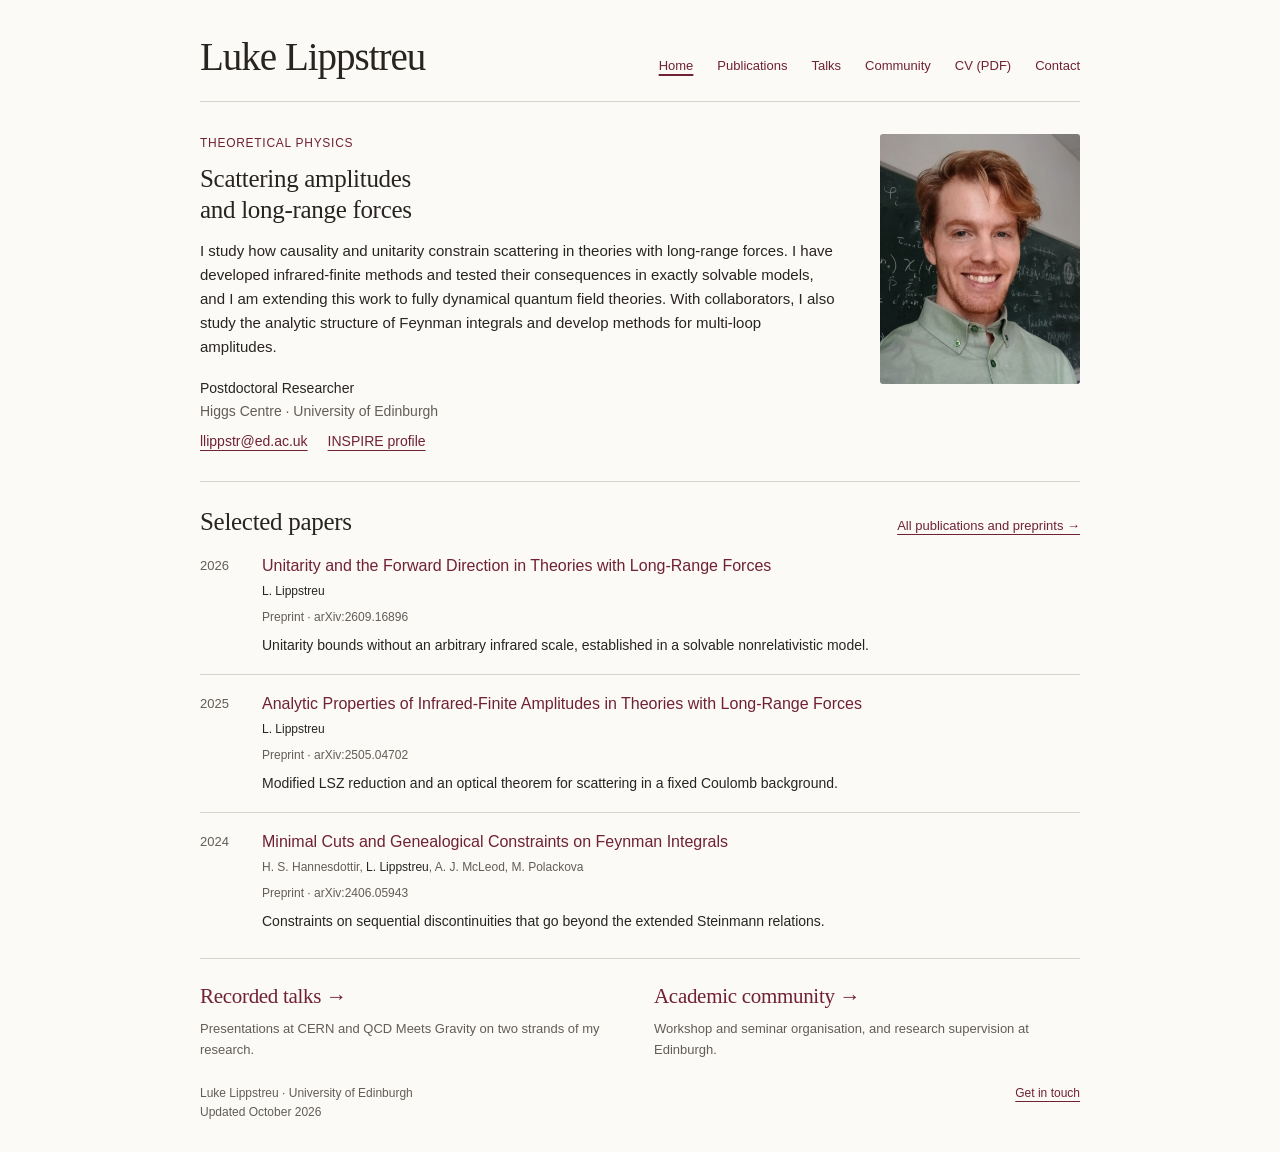
==== index.html @ a03fa185 "Feature selected research papers on the homepage" ====
<!doctype html>
<html lang="en">
<head>
  <meta charset="utf-8">
  <meta name="viewport" content="width=device-width, initial-scale=1">
  <meta name="color-scheme" content="light dark">
  <meta name="description" content="Luke Lippstreu, theoretical physicist at the Higgs Centre, University of Edinburgh. Research on scattering amplitudes, long-range forces and the analytic structure of Feynman integrals.">
  <meta name="author" content="Luke Lippstreu">
  <link rel="canonical" href="https://lukelippstreu.github.io/">
  <meta property="og:url" content="https://lukelippstreu.github.io/">
  <meta property="og:type" content="website">
  <meta property="og:title" content="Luke Lippstreu | Theoretical Physics">
  <meta property="og:description" content="Luke Lippstreu, theoretical physicist at the Higgs Centre, University of Edinburgh. Research on scattering amplitudes, long-range forces and the analytic structure of Feynman integrals.">
  <title>Luke Lippstreu | Theoretical Physics</title>
  <link rel="stylesheet" href="styles.css">
</head>
<body>
<a class="skip-link" href="#main">Skip to content</a>
<div id="luke-site" aria-label="Luke Lippstreu">
  <div class="luke-inner">
    <header class="luke-header">
      <a class="luke-brand" href="index.html">Luke Lippstreu</a>
      <nav aria-label="Main navigation">
        <a href="index.html" aria-current="page">Home</a>
        <a href="publications.html">Publications</a>
        <a href="talks.html">Talks</a>
        <a href="community.html">Community</a>
        <a href="luke-lippstreu-cv.pdf">CV (PDF)</a>
        <a href="mailto:llippstr@ed.ac.uk">Contact</a>
      </nav>
    </header>
    <main id="main">
      <section class="luke-introduction" id="luke-research" aria-labelledby="luke-research-title">
        <div>
          <p class="luke-kicker">Theoretical physics</p>
          <h1 id="luke-research-title" class="luke-research-heading">Scattering amplitudes<br>and long-range forces</h1>
          <p class="luke-intro-copy">I study how causality and unitarity constrain scattering in theories with long-range forces. I have developed infrared-finite methods and tested their consequences in exactly solvable models, and I am extending this work to fully dynamical quantum field theories. With collaborators, I also study the analytic structure of Feynman integrals and develop methods for multi-loop amplitudes.</p>
        <div class="luke-affiliation" aria-label="Affiliation and contact">
          <p><span class="luke-role">Postdoctoral Researcher</span><br><span class="luke-muted">Higgs Centre · University of Edinburgh</span></p>
          <div class="luke-contact">
            <a href="mailto:llippstr@ed.ac.uk">llippstr@ed.ac.uk</a>
            <a href="https://inspirehep.net/authors/1744394" target="_blank" rel="noopener noreferrer">INSPIRE profile</a>
          </div>
        </div>
        </div>
        <figure class="luke-portrait">
          <img src="luke-lippstreu.jpeg" alt="Luke Lippstreu smiling in front of a chalkboard" width="960" height="1280">
        </figure>
      </section>
      <section class="luke-selected-papers" id="luke-papers" aria-labelledby="luke-selected-title">
        <div class="luke-page-heading">
          <h2 id="luke-selected-title">Selected papers</h2>
          <a href="publications.html">All publications and preprints →</a>
        </div>
        <ul class="luke-papers">
          <li>
            <span class="luke-year">2026</span>
            <div>
              <h3><a href="https://arxiv.org/abs/2609.16896" target="_blank" rel="noopener noreferrer">Unitarity and the Forward Direction in Theories with Long-Range Forces</a></h3>
              <p class="luke-authors"><strong>L. Lippstreu</strong></p>
              <p class="luke-publication-meta">Preprint · arXiv:2609.16896</p>
              <p class="luke-paper-description">Unitarity bounds without an arbitrary infrared scale, established in a solvable nonrelativistic model.</p>
            </div>
          </li>
          <li>
            <span class="luke-year">2025</span>
            <div>
              <h3><a href="https://arxiv.org/abs/2505.04702" target="_blank" rel="noopener noreferrer">Analytic Properties of Infrared-Finite Amplitudes in Theories with Long-Range Forces</a></h3>
              <p class="luke-authors"><strong>L. Lippstreu</strong></p>
              <p class="luke-publication-meta">Preprint · arXiv:2505.04702</p>
              <p class="luke-paper-description">Modified LSZ reduction and an optical theorem for scattering in a fixed Coulomb background.</p>
            </div>
          </li>
          <li>
            <span class="luke-year">2024</span>
            <div>
              <h3><a href="https://arxiv.org/abs/2406.05943" target="_blank" rel="noopener noreferrer">Minimal Cuts and Genealogical Constraints on Feynman Integrals</a></h3>
              <p class="luke-authors">H. S. Hannesdottir, <strong>L. Lippstreu</strong>, A. J. McLeod, M. Polackova</p>
              <p class="luke-publication-meta">Preprint · arXiv:2406.05943</p>
              <p class="luke-paper-description">Constraints on sequential discontinuities that go beyond the extended Steinmann relations.</p>
            </div>
          </li>
        </ul>
      </section>
      <div class="luke-home-links" aria-label="Explore my work">
        <section id="luke-talks">
          <h2><a href="talks.html">Recorded talks →</a></h2>
          <p>Presentations at CERN and QCD Meets Gravity on two strands of my research.</p>
        </section>
        <section id="luke-community">
          <h2><a href="community.html">Academic community →</a></h2>
          <p>Workshop and seminar organisation, and research supervision at Edinburgh.</p>
        </section>
      </div>
    </main>
    <footer class="luke-footer-end">
      <span>Luke Lippstreu · University of Edinburgh<br>Updated October 2026</span>
      <a href="mailto:llippstr@ed.ac.uk">Get in touch</a>
    </footer>
  </div>
</div>
</body>
</html>
---- styles.css ----
html { color-scheme: light dark; }
body { margin: 0; background: #fbfaf7; background: light-dark(#fbfaf7, #1c1b1a); }
.skip-link { position: absolute; top: -100px; left: 12px; z-index: 10; padding: 10px 14px; background: light-dark(#fbfaf7, #1c1b1a); color: light-dark(#702133, #e5a4b4); }
.skip-link:focus { top: 12px; }
    #luke-site {
      --luke-paper: #fbfaf7;
      --luke-ink: #282521;
      --luke-secondary: #625d56;
      --luke-rule: #d9d4cd;
      --luke-accent: #702133;
      --luke-paper: light-dark(#fbfaf7, #1c1b1a);
      --luke-ink: light-dark(#282521, #efebe5);
      --luke-secondary: light-dark(#625d56, #bcb6ae);
      --luke-rule: light-dark(#d9d4cd, #48433e);
      --luke-accent: light-dark(#702133, #e5a4b4);
      --luke-heading: Georgia, 'Times New Roman', serif;
      color: var(--luke-ink);
      background: var(--luke-paper);
      font-family: -apple-system, BlinkMacSystemFont, 'Segoe UI', Arial, sans-serif;
      font-size: 15px;
      line-height: 1.6;
      padding: 34px 52px 30px;
      width: 100%;
      box-sizing: border-box;
    }
    #luke-site * { box-sizing: border-box; }
    #luke-site .luke-inner { max-width: 880px; margin: 0 auto; }
    #luke-site a {
      color: var(--luke-accent);
      text-decoration: underline;
      text-decoration-thickness: 1px;
      text-underline-offset: 4px;
    }
    #luke-site a:hover { text-decoration-thickness: 2px; }
    #luke-site .luke-header {
      display: flex;
      align-items: baseline;
      justify-content: space-between;
      flex-wrap: wrap;
      gap: 14px 28px;
      padding-bottom: 20px;
      border-bottom: 1px solid var(--luke-rule);
    }
    #luke-site .luke-brand {
      font-family: var(--luke-heading);
      font-size: 39px;
      font-weight: 400;
      line-height: 1.2;
      letter-spacing: -1px;
      color: var(--luke-ink);
      margin: 0;
      text-decoration: none;
    }
    #luke-site nav { display: flex; gap: 24px; flex-wrap: wrap; }
    #luke-site nav a { font-size: 13px; text-decoration: none; }
    #luke-site nav a:hover { text-decoration: underline; }
    #luke-site nav a[aria-current="page"] { text-decoration: underline; text-decoration-thickness: 2px; }
    #luke-site a:focus-visible,
    #luke-site summary:focus-visible { outline: 2px solid var(--luke-accent); outline-offset: 5px; }
    #luke-site .luke-page { padding-top: 32px; min-height: 60vh; }
    #luke-site .luke-page-heading { display: flex; align-items: baseline; justify-content: space-between; flex-wrap: wrap; gap: 12px 24px; }
    #luke-site .luke-page-heading > a { font-size: 13px; }
    #luke-site .luke-page h1 { font: 400 30px/1.25 var(--luke-heading); letter-spacing: -.3px; margin: 0; }
    #luke-site .luke-page-intro { color: var(--luke-secondary); font-size: 14px; margin: 12px 0 8px; }
    #luke-site .luke-introduction {
      display: grid;
      grid-template-columns: minmax(0, 1fr) 200px;
      gap: 44px;
      padding: 32px 0 28px;
    }
    #luke-site .luke-kicker {
      color: var(--luke-accent);
      font-size: 12px;
      letter-spacing: .06em;
      text-transform: uppercase;
      margin: 0 0 10px;
      font-weight: 500;
    }
    #luke-site h2,
    #luke-site .luke-research-heading {
      font-family: var(--luke-heading);
      color: var(--luke-ink);
      font-size: 25px;
      line-height: 1.25;
      font-weight: 400;
      letter-spacing: -.3px;
      margin: 0;
    }
    #luke-site .luke-intro-copy { margin: 14px 0 0; }
    #luke-site .luke-affiliation { margin-top: 18px; font-size: 14px; }
    #luke-site .luke-affiliation p { margin: 0 0 8px; }
    #luke-site .luke-role { font-weight: 500; }
    #luke-site .luke-muted { color: var(--luke-secondary); }
    #luke-site .luke-contact { display: flex; flex-wrap: wrap; align-items: baseline; gap: 6px 20px; }
    #luke-site .luke-portrait { position: relative; width: 200px; max-width: 100%; aspect-ratio: 4 / 5; overflow: hidden; border-radius: 3px; margin: 0; }
    #luke-site .luke-portrait img { position: absolute; display: block; width: 126.3158%; max-width: none; height: auto; left: -5.2632%; top: -15.7895%; }
    #luke-site .luke-selected-papers { border-top: 1px solid var(--luke-rule); padding: 24px 0 8px; }
    #luke-site .luke-home-links { display: grid; grid-template-columns: repeat(2, minmax(0, 1fr)); gap: 28px; border-top: 1px solid var(--luke-rule); padding-top: 24px; }
    #luke-site .luke-home-links h2 { font-size: 21px; }
    #luke-site .luke-home-links h2 a { text-decoration: none; }
    #luke-site .luke-home-links h2 a:hover { text-decoration: underline; }
    #luke-site .luke-home-links p { font-size: 13px; color: var(--luke-secondary); margin: 10px 0 0; }
    #luke-site .luke-papers { list-style: none; padding: 0; margin: 0; }
    #luke-site .luke-papers li {
      display: grid;
      grid-template-columns: 46px minmax(0, 1fr);
      gap: 16px;
      padding: 17px 0;
    }
    #luke-site .luke-papers li + li { border-top: 1px solid var(--luke-rule); }
    #luke-site .luke-year { color: var(--luke-secondary); font-size: 13px; padding-top: 2px; }
    #luke-site .luke-papers h2,
    #luke-site .luke-papers h3,
    #luke-site .luke-talks h2 {
      font-family: inherit;
      font-size: 16px;
      line-height: 1.45;
      font-weight: 500;
      margin: 0 0 5px;
    }
    #luke-site .luke-papers h2 a,
    #luke-site .luke-papers h3 a { text-decoration: none; }
    #luke-site .luke-papers h2 a:hover,
    #luke-site .luke-papers h3 a:hover { text-decoration: underline; }
    #luke-site .luke-authors { color: var(--luke-secondary); font-size: 12px; margin: 0 0 7px; }
    #luke-site .luke-authors strong { color: var(--luke-ink); font-weight: 500; }
    #luke-site .luke-publication-meta { color: var(--luke-secondary); font-size: 12px; margin: 0; }
    #luke-site .luke-publication-meta + .luke-paper-description { margin-top: 7px; }
    #luke-site .luke-paper-description { font-size: 14px; margin: 0; }
    #luke-site .luke-more-papers { border-top: 1px solid var(--luke-rule); }
    #luke-site .luke-more-papers summary { display: inline-flex; align-items: center; min-height: 44px; margin: 16px 0; padding: 4px 15px; border: 1px solid var(--luke-rule); border-radius: 4px; color: var(--luke-accent); font-size: 14px; cursor: pointer; list-style: none; }
    #luke-site .luke-more-papers summary::-webkit-details-marker { display: none; }
    #luke-site .luke-more-papers summary:hover { border-color: var(--luke-accent); }
    #luke-site .luke-ellipsis { font-size: 21px; padding-right: 6px; }
    #luke-site .luke-when-open { display: none; }
    #luke-site .luke-more-papers[open] .luke-when-closed { display: none; }
    #luke-site .luke-more-papers[open] .luke-when-open { display: inline; }
    #luke-site .luke-talks { list-style: none; margin: 0; padding: 0; }
    #luke-site .luke-talks > li { padding: 20px 0; }
    #luke-site .luke-talks > li + li { border-top: 1px solid var(--luke-rule); }
    #luke-site .luke-talk-meta { color: var(--luke-secondary); font-size: 13px; margin: 6px 0 10px; }
    #luke-site .luke-video-link { display: inline-flex; align-items: center; gap: 8px; font-size: 13px; font-weight: 500; }
    #luke-site .luke-video-link svg { width: 13px; height: 13px; fill: currentColor; }
    #luke-site .luke-alternative { font-size: 13px; margin: 10px 0 0; color: var(--luke-secondary); }
    #luke-site .luke-community-grid { display: grid; grid-template-columns: minmax(0, 1.3fr) minmax(0, 1fr); gap: 36px; padding-top: 18px; }
    #luke-site .luke-community-grid h2 { font-family: var(--luke-heading); font-size: 19px; }
    #luke-site .luke-service { list-style: none; padding: 0; margin: 12px 0 0; font-size: 14px; }
    #luke-site .luke-service li + li { margin-top: 14px; }
    #luke-site .luke-service-meta { display: block; color: var(--luke-secondary); font-size: 12px; margin-top: 3px; }
    #luke-site .luke-supervision { font-size: 14px; margin: 12px 0 0; }
    #luke-site .luke-footer-end {
      display: flex;
      justify-content: space-between;
      gap: 16px;
      flex-wrap: wrap;
      margin-top: 23px;
      color: var(--luke-secondary);
      font-size: 12px;
    }
    @media (max-width: 700px) {
      #luke-site { padding: 25px 28px; }
      #luke-site .luke-introduction { grid-template-columns: 1fr; gap: 23px; padding-top: 26px; }
      #luke-site .luke-portrait { width: 144px; grid-row: 1; }
      #luke-site .luke-community-grid { grid-template-columns: 1fr; gap: 26px; }
      #luke-site .luke-home-links { grid-template-columns: 1fr; gap: 24px; }
    }
    @media (max-width: 420px) {
      #luke-site { padding: 23px 20px; }
      #luke-site .luke-brand { font-size: 34px; }
      #luke-site h2,
      #luke-site .luke-research-heading { font-size: 23px; }
      #luke-site .luke-page h1 { font-size: 27px; }
      #luke-site nav { gap: 24px; }
      #luke-site .luke-papers li { grid-template-columns: 1fr; gap: 4px; }
      #luke-site .luke-contact { gap: 9px; }
    }
    @media (pointer: coarse) {
      #luke-site nav a,
      #luke-site .luke-contact a,
      #luke-site .luke-page-heading > a {
        display: inline-flex;
        align-items: center;
        min-height: 44px;
      }
      #luke-site .luke-video-link { min-height: 44px; }
    }
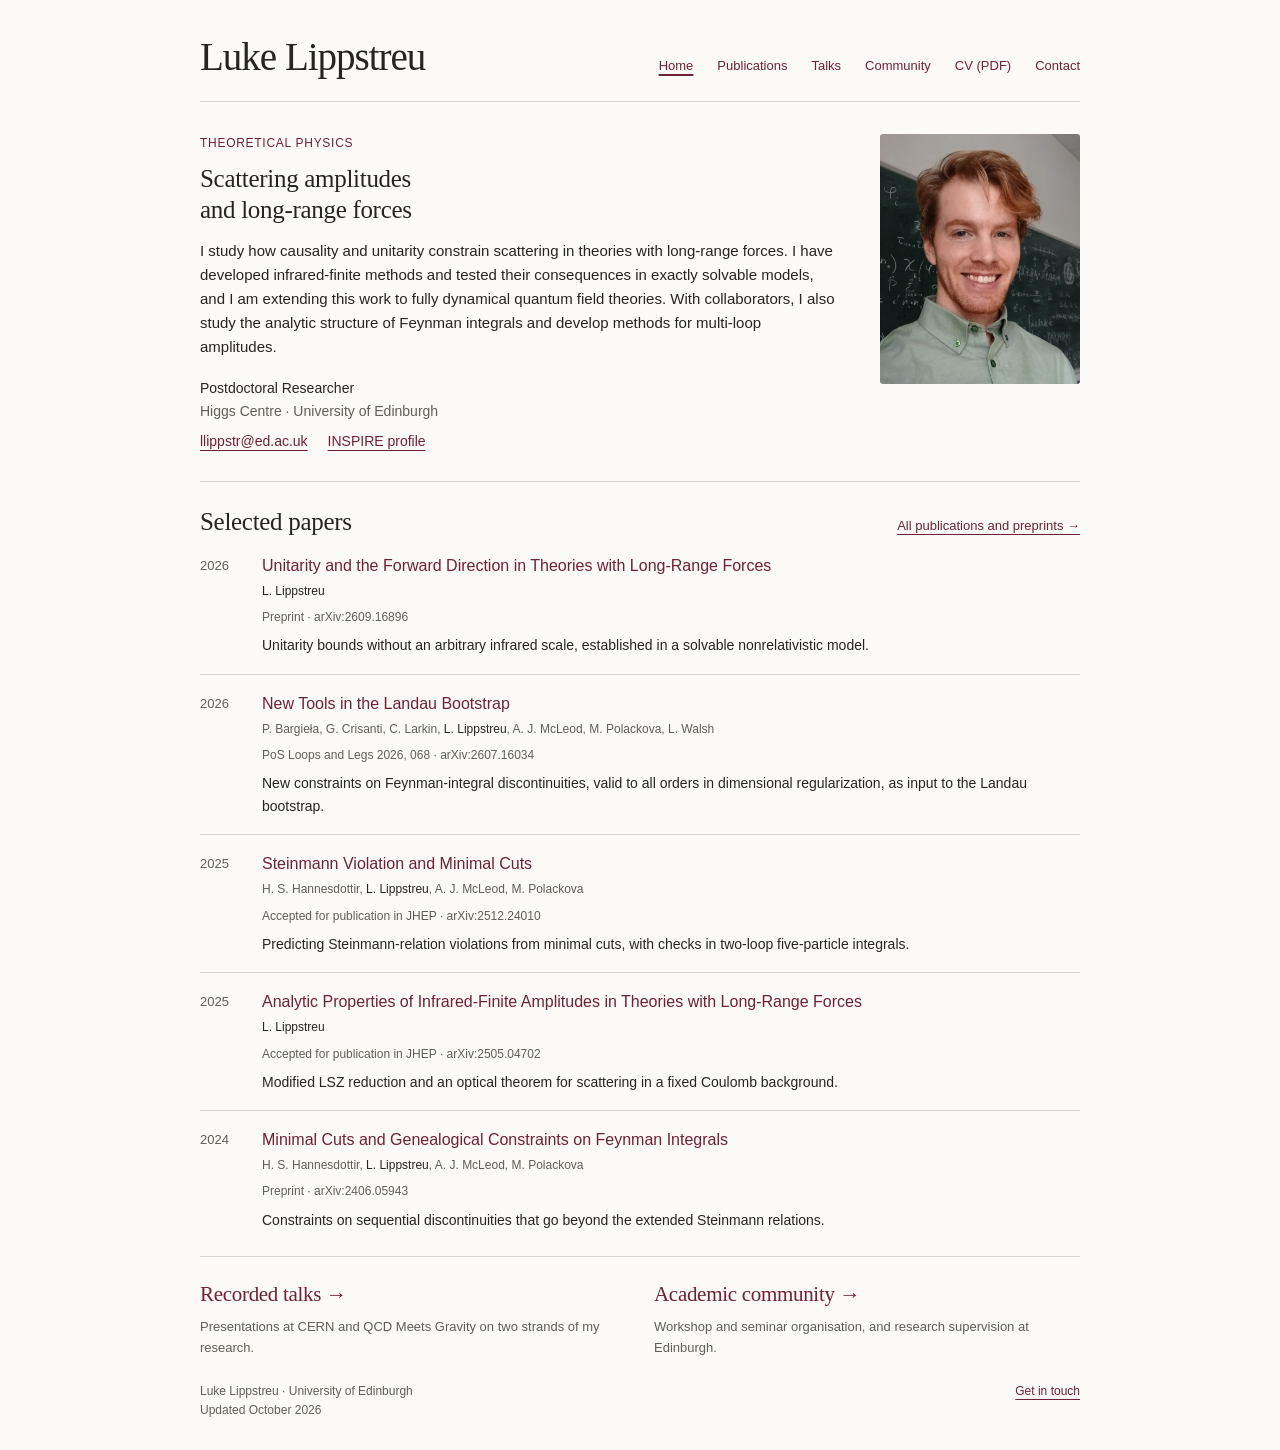
==== commit ca233f7d: "Feature Steinmann and Landau papers and refresh CV" ====
--- a/index.html
+++ b/index.html
@@ -63,11 +63,29 @@
             </div>
           </li>
           <li>
+            <span class="luke-year">2026</span>
+            <div>
+              <h3><a href="https://arxiv.org/abs/2607.16034" target="_blank" rel="noopener noreferrer">New Tools in the Landau Bootstrap</a></h3>
+              <p class="luke-authors">P. Bargieła, G. Crisanti, C. Larkin, <strong>L. Lippstreu</strong>, A. J. McLeod, M. Polackova, L. Walsh</p>
+              <p class="luke-publication-meta">PoS Loops and Legs 2026, 068 · arXiv:2607.16034</p>
+              <p class="luke-paper-description">New constraints on Feynman-integral discontinuities, valid to all orders in dimensional regularization, as input to the Landau bootstrap.</p>
+            </div>
+          </li>
+          <li>
+            <span class="luke-year">2025</span>
+            <div>
+              <h3><a href="https://arxiv.org/abs/2512.24010" target="_blank" rel="noopener noreferrer">Steinmann Violation and Minimal Cuts</a></h3>
+              <p class="luke-authors">H. S. Hannesdottir, <strong>L. Lippstreu</strong>, A. J. McLeod, M. Polackova</p>
+              <p class="luke-publication-meta">Accepted for publication in JHEP · arXiv:2512.24010</p>
+              <p class="luke-paper-description">Predicting Steinmann-relation violations from minimal cuts, with checks in two-loop five-particle integrals.</p>
+            </div>
+          </li>
+          <li>
             <span class="luke-year">2025</span>
             <div>
               <h3><a href="https://arxiv.org/abs/2505.04702" target="_blank" rel="noopener noreferrer">Analytic Properties of Infrared-Finite Amplitudes in Theories with Long-Range Forces</a></h3>
               <p class="luke-authors"><strong>L. Lippstreu</strong></p>
-              <p class="luke-publication-meta">Preprint · arXiv:2505.04702</p>
+              <p class="luke-publication-meta">Accepted for publication in JHEP · arXiv:2505.04702</p>
               <p class="luke-paper-description">Modified LSZ reduction and an optical theorem for scattering in a fixed Coulomb background.</p>
             </div>
           </li>
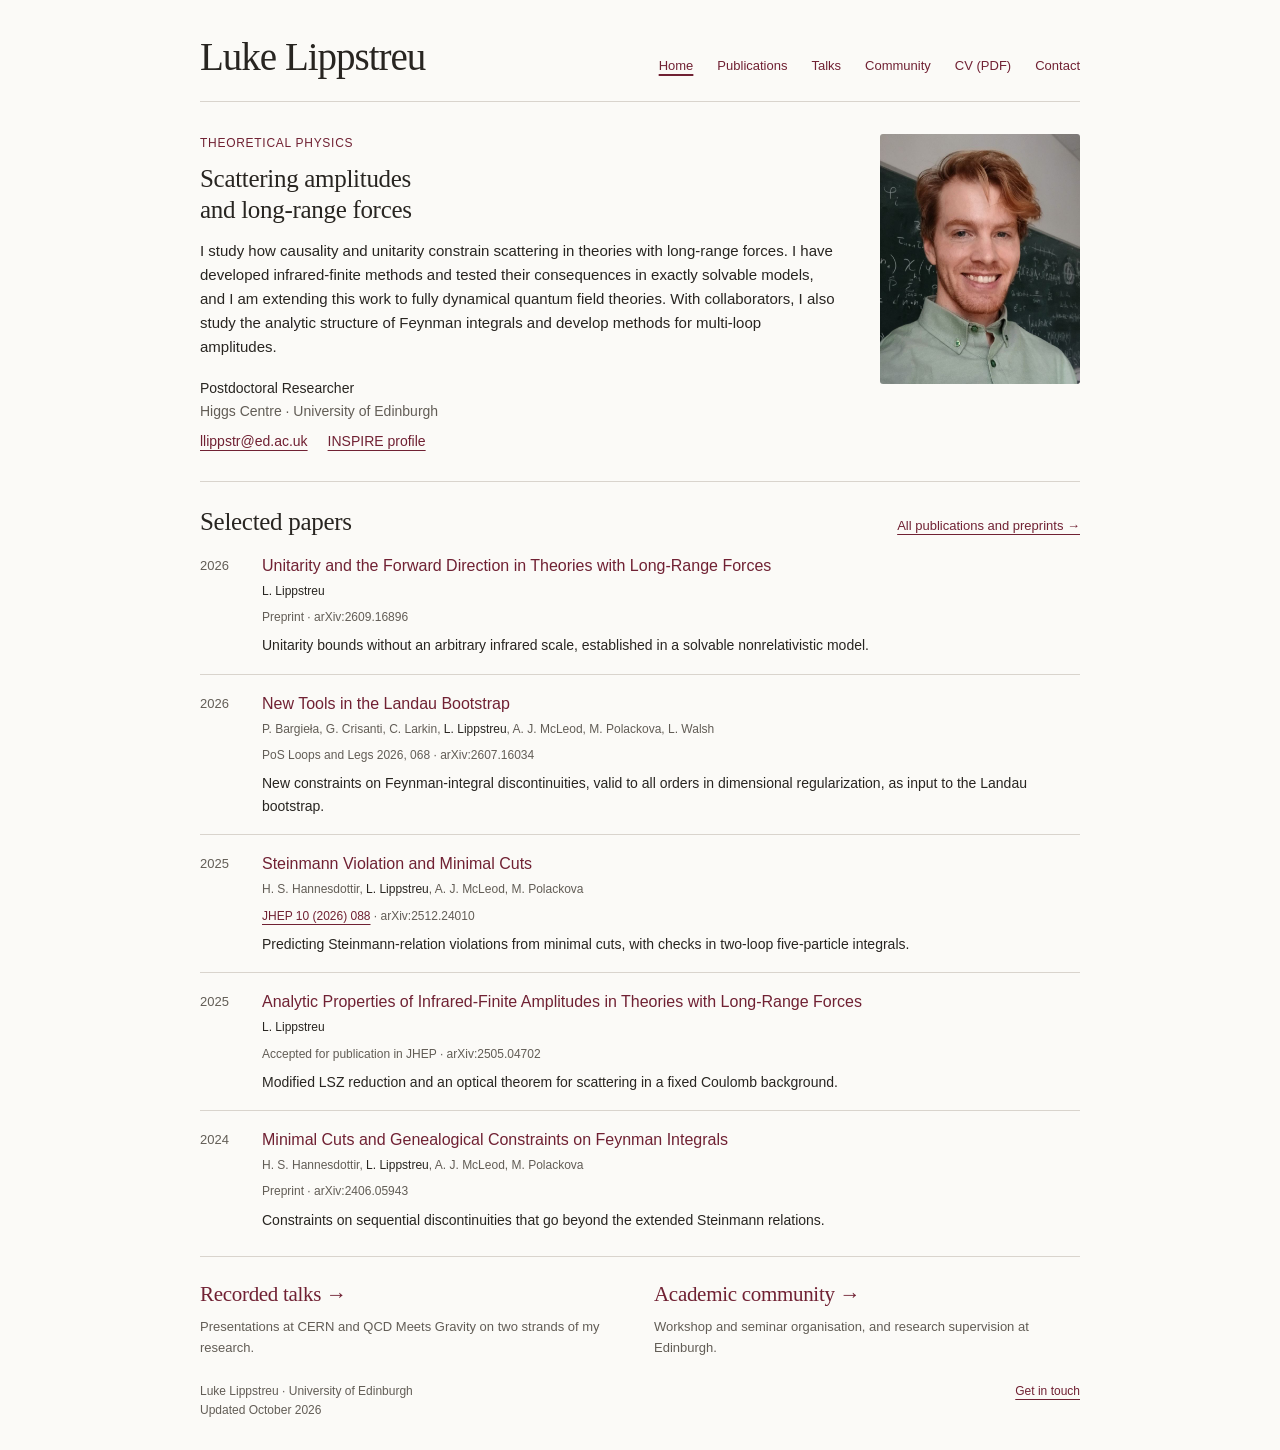
==== commit 1a9757cd: "Update Steinmann paper to published JHEP citation" ====
--- a/index.html
+++ b/index.html
@@ -76,7 +76,7 @@
             <div>
               <h3><a href="https://arxiv.org/abs/2512.24010" target="_blank" rel="noopener noreferrer">Steinmann Violation and Minimal Cuts</a></h3>
               <p class="luke-authors">H. S. Hannesdottir, <strong>L. Lippstreu</strong>, A. J. McLeod, M. Polackova</p>
-              <p class="luke-publication-meta">Accepted for publication in JHEP · arXiv:2512.24010</p>
+              <p class="luke-publication-meta"><a href="https://doi.org/10.1007/JHEP10(2026)088" target="_blank" rel="noopener noreferrer">JHEP 10 (2026) 088</a> · arXiv:2512.24010</p>
               <p class="luke-paper-description">Predicting Steinmann-relation violations from minimal cuts, with checks in two-loop five-particle integrals.</p>
             </div>
           </li>
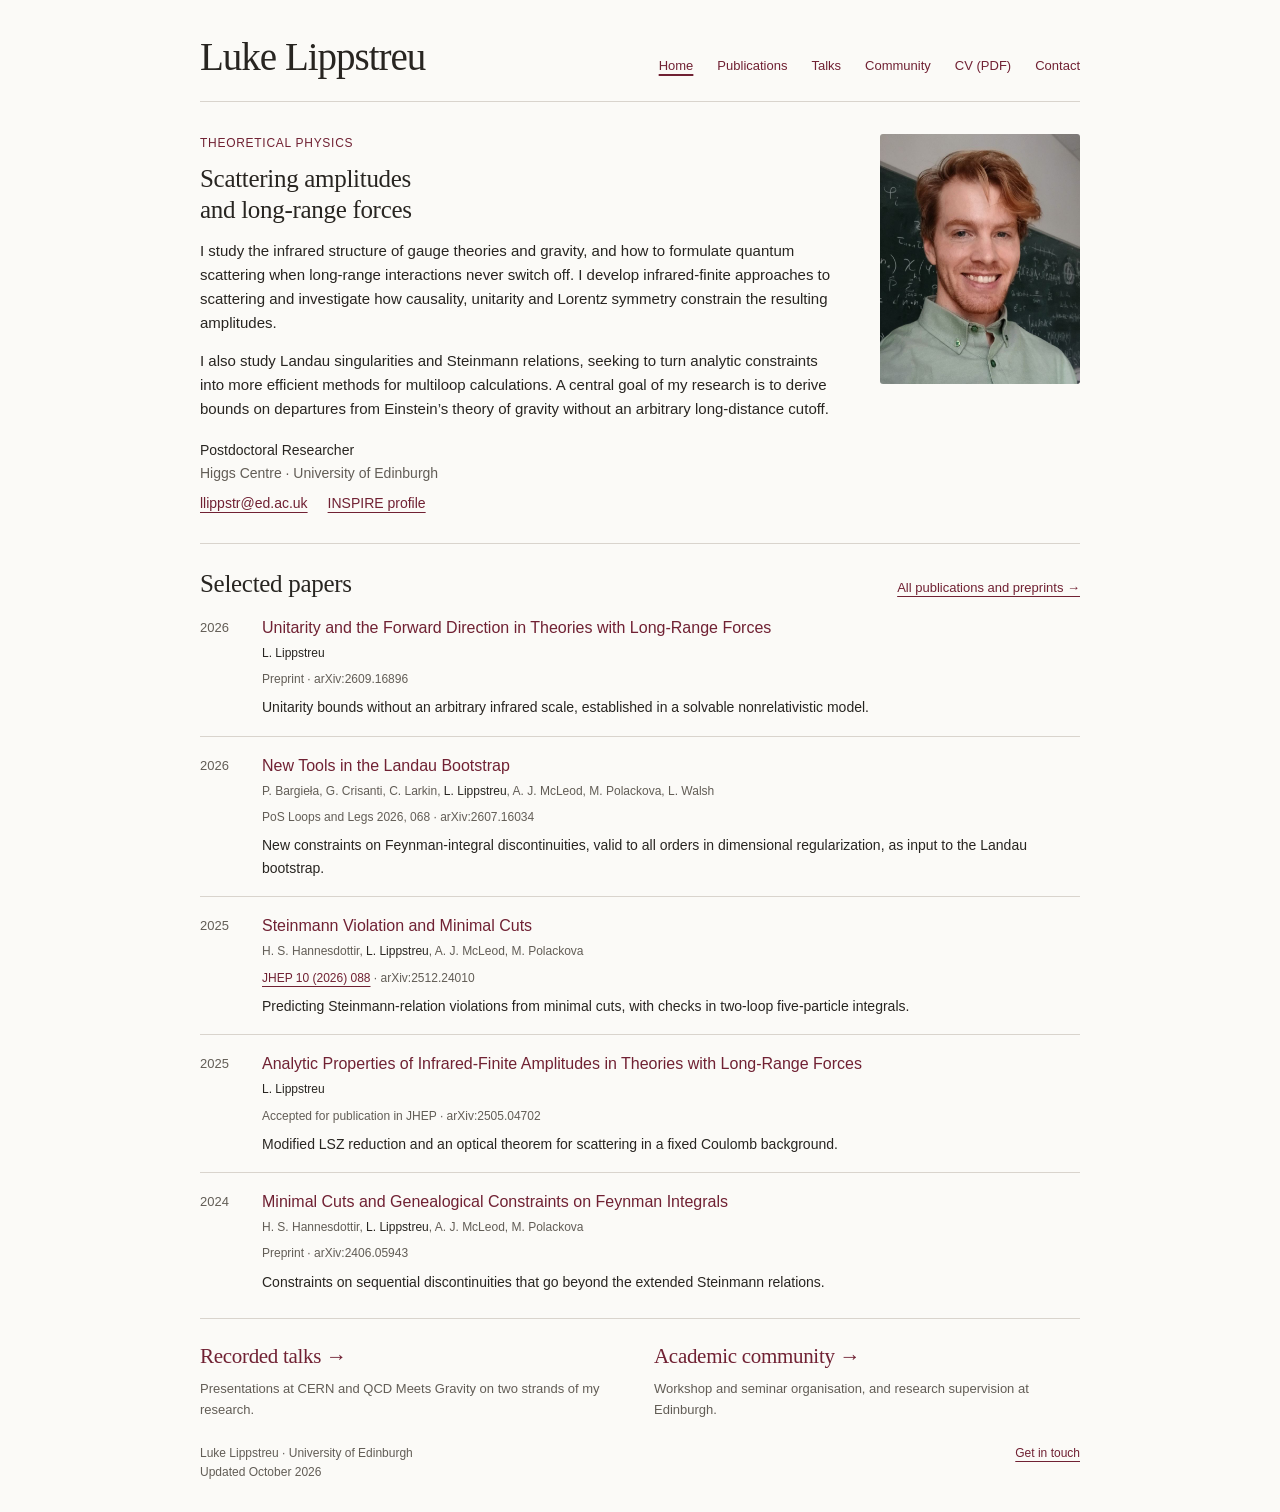
==== commit 0ba5ee9d: "Update homepage research interests" ====
--- a/index.html
+++ b/index.html
@@ -34,7 +34,8 @@
         <div>
           <p class="luke-kicker">Theoretical physics</p>
           <h1 id="luke-research-title" class="luke-research-heading">Scattering amplitudes<br>and long-range forces</h1>
-          <p class="luke-intro-copy">I study how causality and unitarity constrain scattering in theories with long-range forces. I have developed infrared-finite methods and tested their consequences in exactly solvable models, and I am extending this work to fully dynamical quantum field theories. With collaborators, I also study the analytic structure of Feynman integrals and develop methods for multi-loop amplitudes.</p>
+          <p class="luke-intro-copy">I study the infrared structure of gauge theories and gravity, and how to formulate quantum scattering when long-range interactions never switch off. I develop infrared-finite approaches to scattering and investigate how causality, unitarity and Lorentz symmetry constrain the resulting amplitudes.</p>
+          <p class="luke-intro-copy">I also study Landau singularities and Steinmann relations, seeking to turn analytic constraints into more efficient methods for multiloop calculations. A central goal of my research is to derive bounds on departures from Einstein’s theory of gravity without an arbitrary long-distance cutoff.</p>
         <div class="luke-affiliation" aria-label="Affiliation and contact">
           <p><span class="luke-role">Postdoctoral Researcher</span><br><span class="luke-muted">Higgs Centre · University of Edinburgh</span></p>
           <div class="luke-contact">
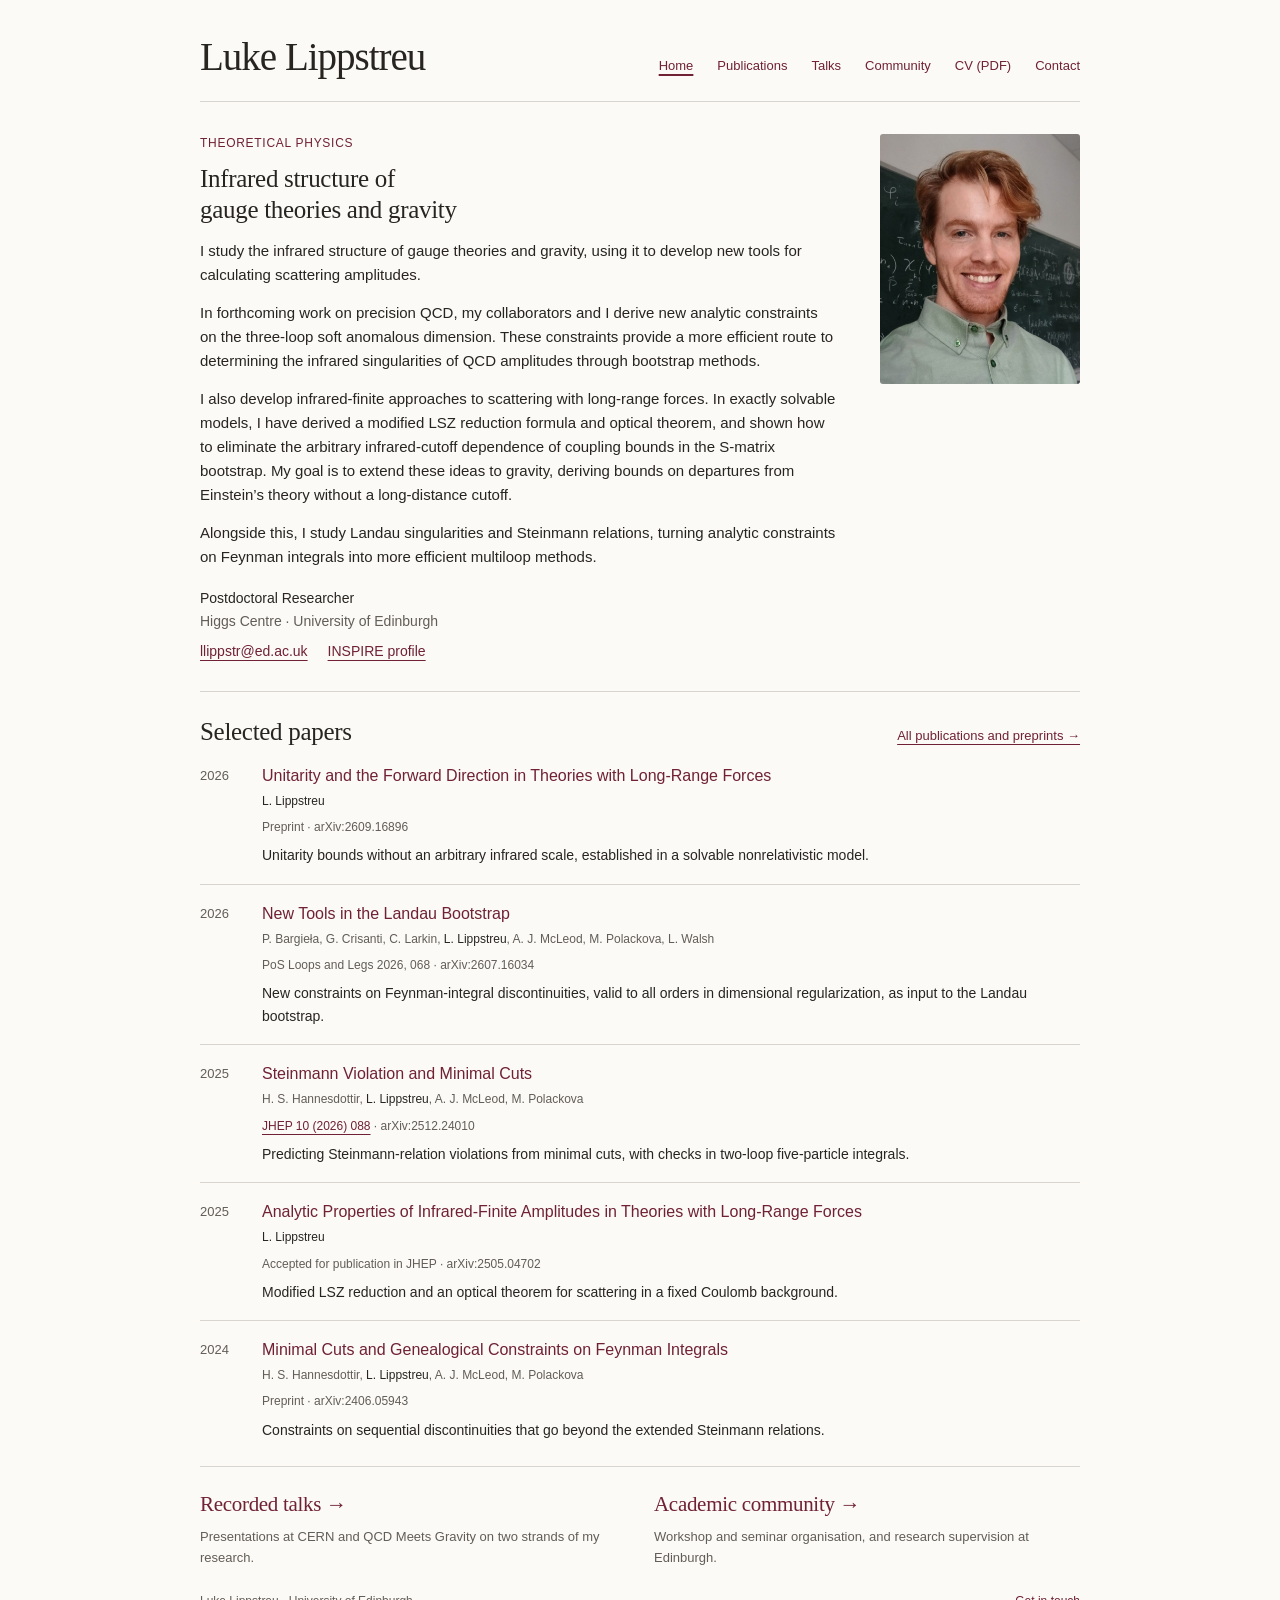
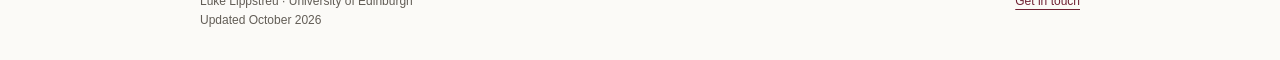
==== commit f4cc19f4: "Update homepage heading and research summary" ====
--- a/index.html
+++ b/index.html
@@ -33,9 +33,11 @@
       <section class="luke-introduction" id="luke-research" aria-labelledby="luke-research-title">
         <div>
           <p class="luke-kicker">Theoretical physics</p>
-          <h1 id="luke-research-title" class="luke-research-heading">Scattering amplitudes<br>and long-range forces</h1>
-          <p class="luke-intro-copy">I study the infrared structure of gauge theories and gravity, and how to formulate quantum scattering when long-range interactions never switch off. I develop infrared-finite approaches to scattering and investigate how causality, unitarity and Lorentz symmetry constrain the resulting amplitudes.</p>
-          <p class="luke-intro-copy">I also study Landau singularities and Steinmann relations, seeking to turn analytic constraints into more efficient methods for multiloop calculations. A central goal of my research is to derive bounds on departures from Einstein’s theory of gravity without an arbitrary long-distance cutoff.</p>
+          <h1 id="luke-research-title" class="luke-research-heading">Infrared structure of<br>gauge theories and gravity</h1>
+          <p class="luke-intro-copy">I study the infrared structure of gauge theories and gravity, using it to develop new tools for calculating scattering amplitudes.</p>
+          <p class="luke-intro-copy">In forthcoming work on precision QCD, my collaborators and I derive new analytic constraints on the three-loop soft anomalous dimension. These constraints provide a more efficient route to determining the infrared singularities of QCD amplitudes through bootstrap methods.</p>
+          <p class="luke-intro-copy">I also develop infrared-finite approaches to scattering with long-range forces. In exactly solvable models, I have derived a modified LSZ reduction formula and optical theorem, and shown how to eliminate the arbitrary infrared-cutoff dependence of coupling bounds in the S-matrix bootstrap. My goal is to extend these ideas to gravity, deriving bounds on departures from Einstein’s theory without a long-distance cutoff.</p>
+          <p class="luke-intro-copy">Alongside this, I study Landau singularities and Steinmann relations, turning analytic constraints on Feynman integrals into more efficient multiloop methods.</p>
         <div class="luke-affiliation" aria-label="Affiliation and contact">
           <p><span class="luke-role">Postdoctoral Researcher</span><br><span class="luke-muted">Higgs Centre · University of Edinburgh</span></p>
           <div class="luke-contact">
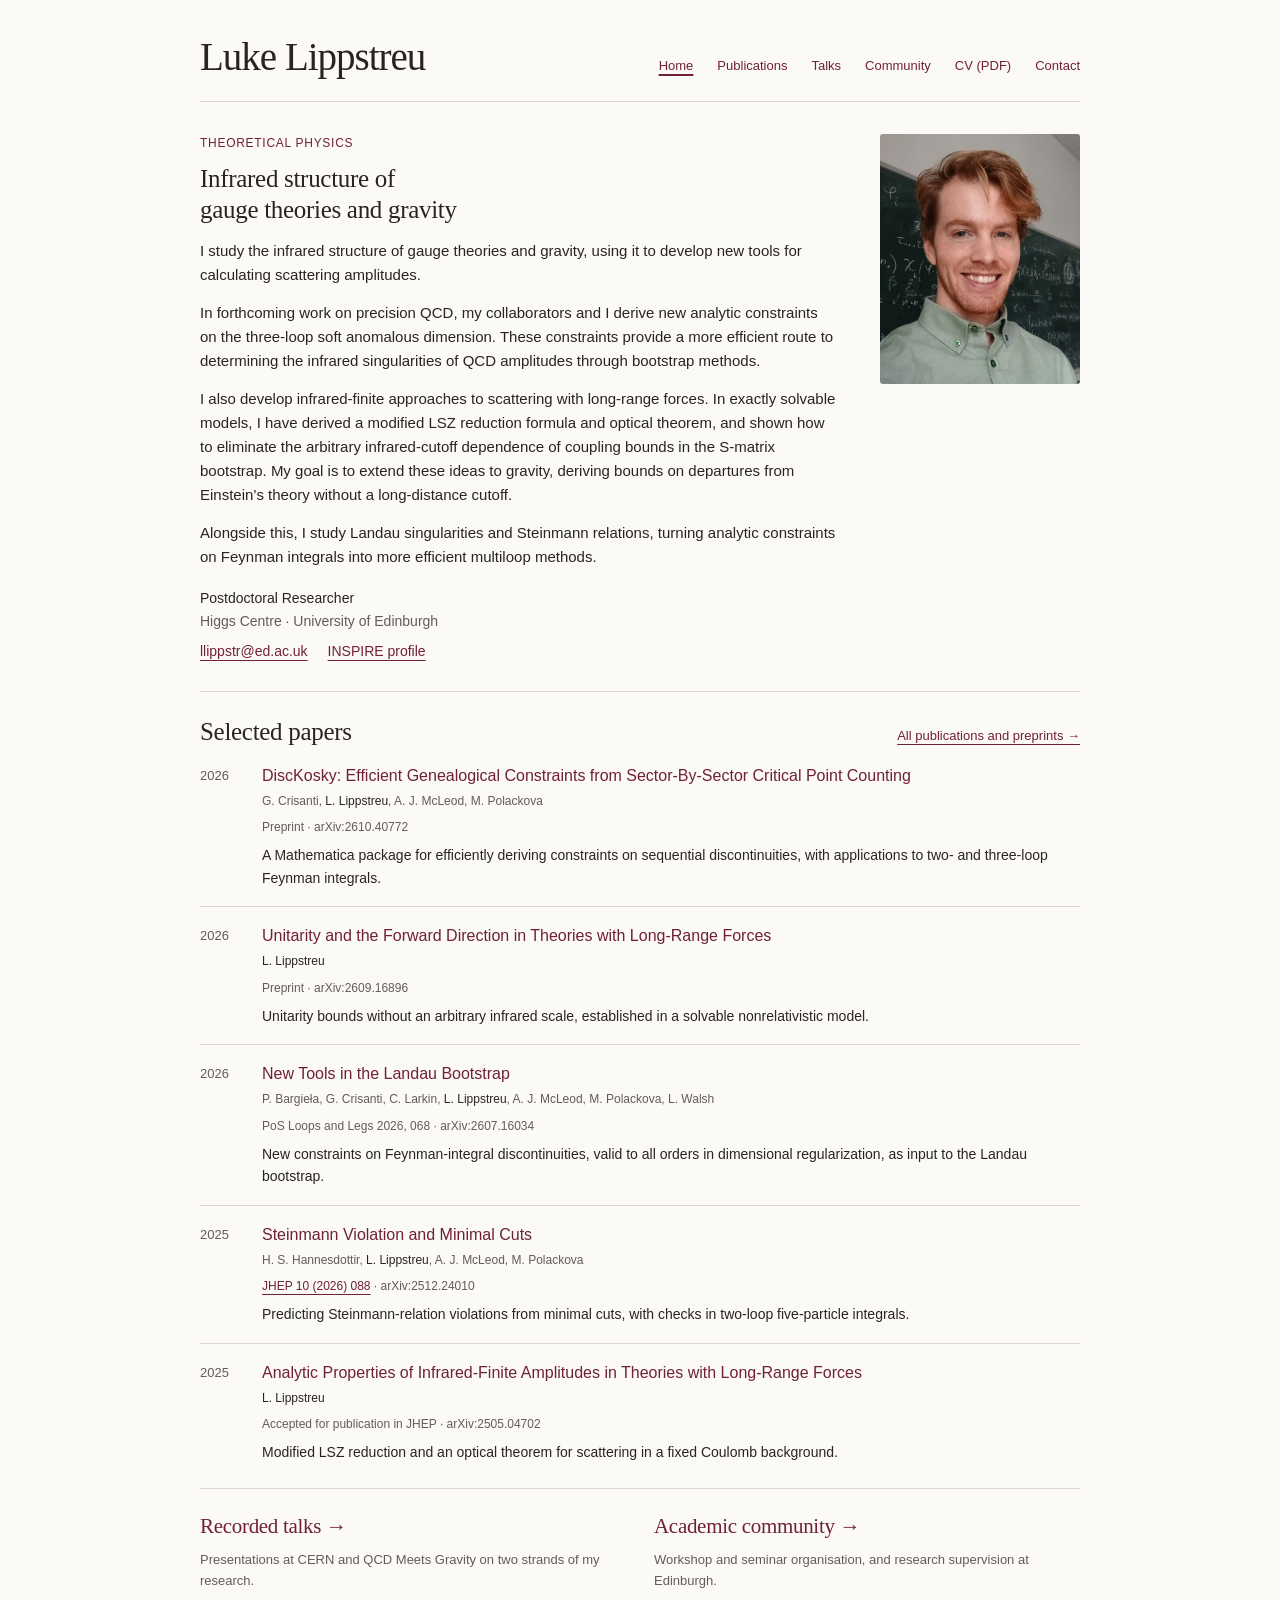
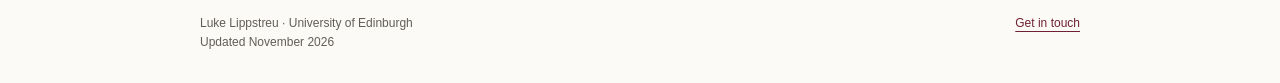
==== commit 8a01231f: "Add DiscKosky preprint" ====
--- a/index.html
+++ b/index.html
@@ -59,6 +59,15 @@
           <li>
             <span class="luke-year">2026</span>
             <div>
+              <h3><a href="https://arxiv.org/abs/2610.40772" target="_blank" rel="noopener noreferrer">DiscKosky: Efficient Genealogical Constraints from Sector-By-Sector Critical Point Counting</a></h3>
+              <p class="luke-authors">G. Crisanti, <strong>L. Lippstreu</strong>, A. J. McLeod, M. Polackova</p>
+              <p class="luke-publication-meta">Preprint · arXiv:2610.40772</p>
+              <p class="luke-paper-description">A Mathematica package for efficiently deriving constraints on sequential discontinuities, with applications to two- and three-loop Feynman integrals.</p>
+            </div>
+          </li>
+          <li>
+            <span class="luke-year">2026</span>
+            <div>
               <h3><a href="https://arxiv.org/abs/2609.16896" target="_blank" rel="noopener noreferrer">Unitarity and the Forward Direction in Theories with Long-Range Forces</a></h3>
               <p class="luke-authors"><strong>L. Lippstreu</strong></p>
               <p class="luke-publication-meta">Preprint · arXiv:2609.16896</p>
@@ -92,15 +101,6 @@
               <p class="luke-paper-description">Modified LSZ reduction and an optical theorem for scattering in a fixed Coulomb background.</p>
             </div>
           </li>
-          <li>
-            <span class="luke-year">2024</span>
-            <div>
-              <h3><a href="https://arxiv.org/abs/2406.05943" target="_blank" rel="noopener noreferrer">Minimal Cuts and Genealogical Constraints on Feynman Integrals</a></h3>
-              <p class="luke-authors">H. S. Hannesdottir, <strong>L. Lippstreu</strong>, A. J. McLeod, M. Polackova</p>
-              <p class="luke-publication-meta">Preprint · arXiv:2406.05943</p>
-              <p class="luke-paper-description">Constraints on sequential discontinuities that go beyond the extended Steinmann relations.</p>
-            </div>
-          </li>
         </ul>
       </section>
       <div class="luke-home-links" aria-label="Explore my work">
@@ -115,7 +115,7 @@
       </div>
     </main>
     <footer class="luke-footer-end">
-      <span>Luke Lippstreu · University of Edinburgh<br>Updated October 2026</span>
+      <span>Luke Lippstreu · University of Edinburgh<br>Updated November 2026</span>
       <a href="mailto:llippstr@ed.ac.uk">Get in touch</a>
     </footer>
   </div>
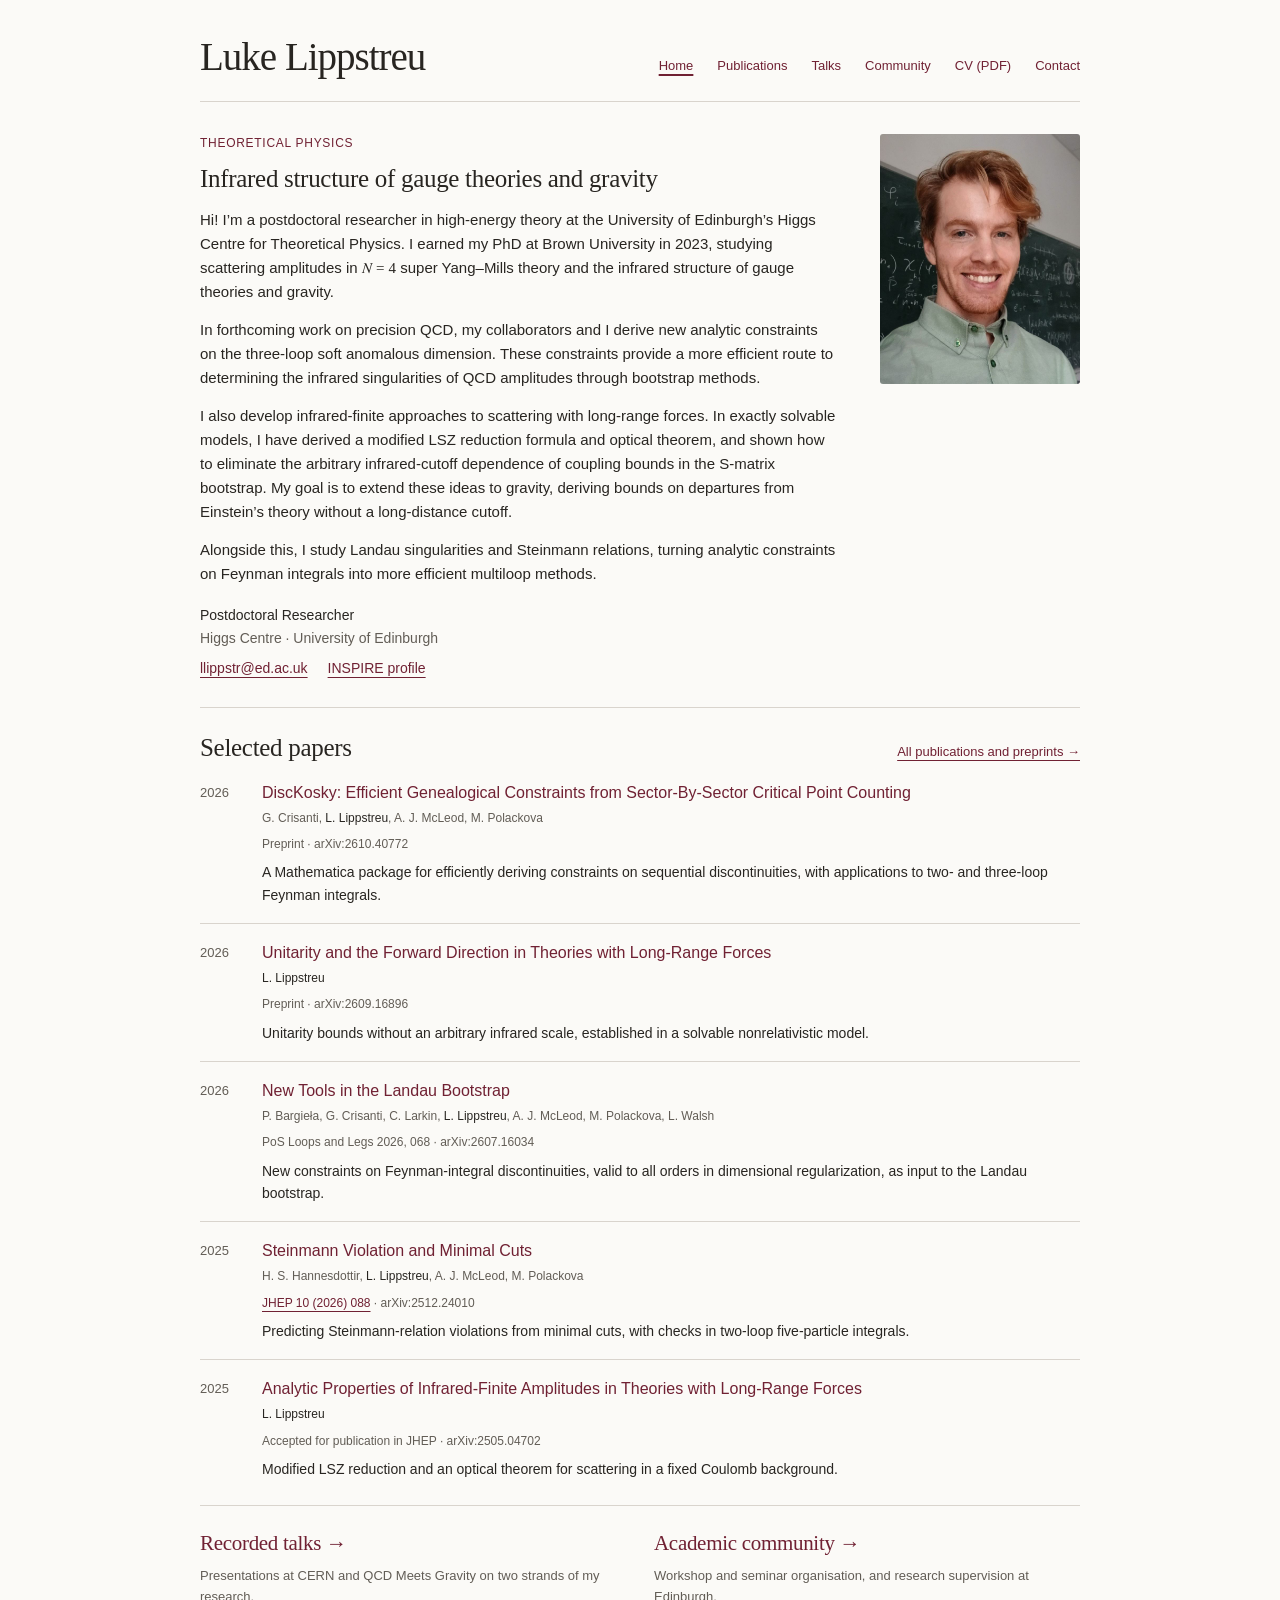
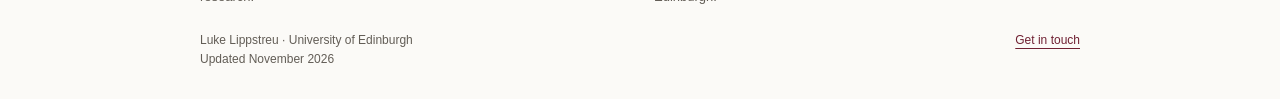
==== commit e373f051: "Update homepage introduction and let the research heading wrap naturally" ====
--- a/index.html
+++ b/index.html
@@ -33,8 +33,8 @@
       <section class="luke-introduction" id="luke-research" aria-labelledby="luke-research-title">
         <div>
           <p class="luke-kicker">Theoretical physics</p>
-          <h1 id="luke-research-title" class="luke-research-heading">Infrared structure of<br>gauge theories and gravity</h1>
-          <p class="luke-intro-copy">I study the infrared structure of gauge theories and gravity, using it to develop new tools for calculating scattering amplitudes.</p>
+          <h1 id="luke-research-title" class="luke-research-heading">Infrared structure of gauge theories and gravity</h1>
+          <p class="luke-intro-copy">Hi! I’m a postdoctoral researcher in high-energy theory at the University of Edinburgh’s Higgs Centre for Theoretical Physics. I earned my PhD at Brown University in 2023, studying scattering amplitudes in <math aria-label="N equals four"><mi mathvariant="script">N</mi><mo>=</mo><mn>4</mn></math> super Yang–Mills theory and the infrared structure of gauge theories and gravity.</p>
           <p class="luke-intro-copy">In forthcoming work on precision QCD, my collaborators and I derive new analytic constraints on the three-loop soft anomalous dimension. These constraints provide a more efficient route to determining the infrared singularities of QCD amplitudes through bootstrap methods.</p>
           <p class="luke-intro-copy">I also develop infrared-finite approaches to scattering with long-range forces. In exactly solvable models, I have derived a modified LSZ reduction formula and optical theorem, and shown how to eliminate the arbitrary infrared-cutoff dependence of coupling bounds in the S-matrix bootstrap. My goal is to extend these ideas to gravity, deriving bounds on departures from Einstein’s theory without a long-distance cutoff.</p>
           <p class="luke-intro-copy">Alongside this, I study Landau singularities and Steinmann relations, turning analytic constraints on Feynman integrals into more efficient multiloop methods.</p>
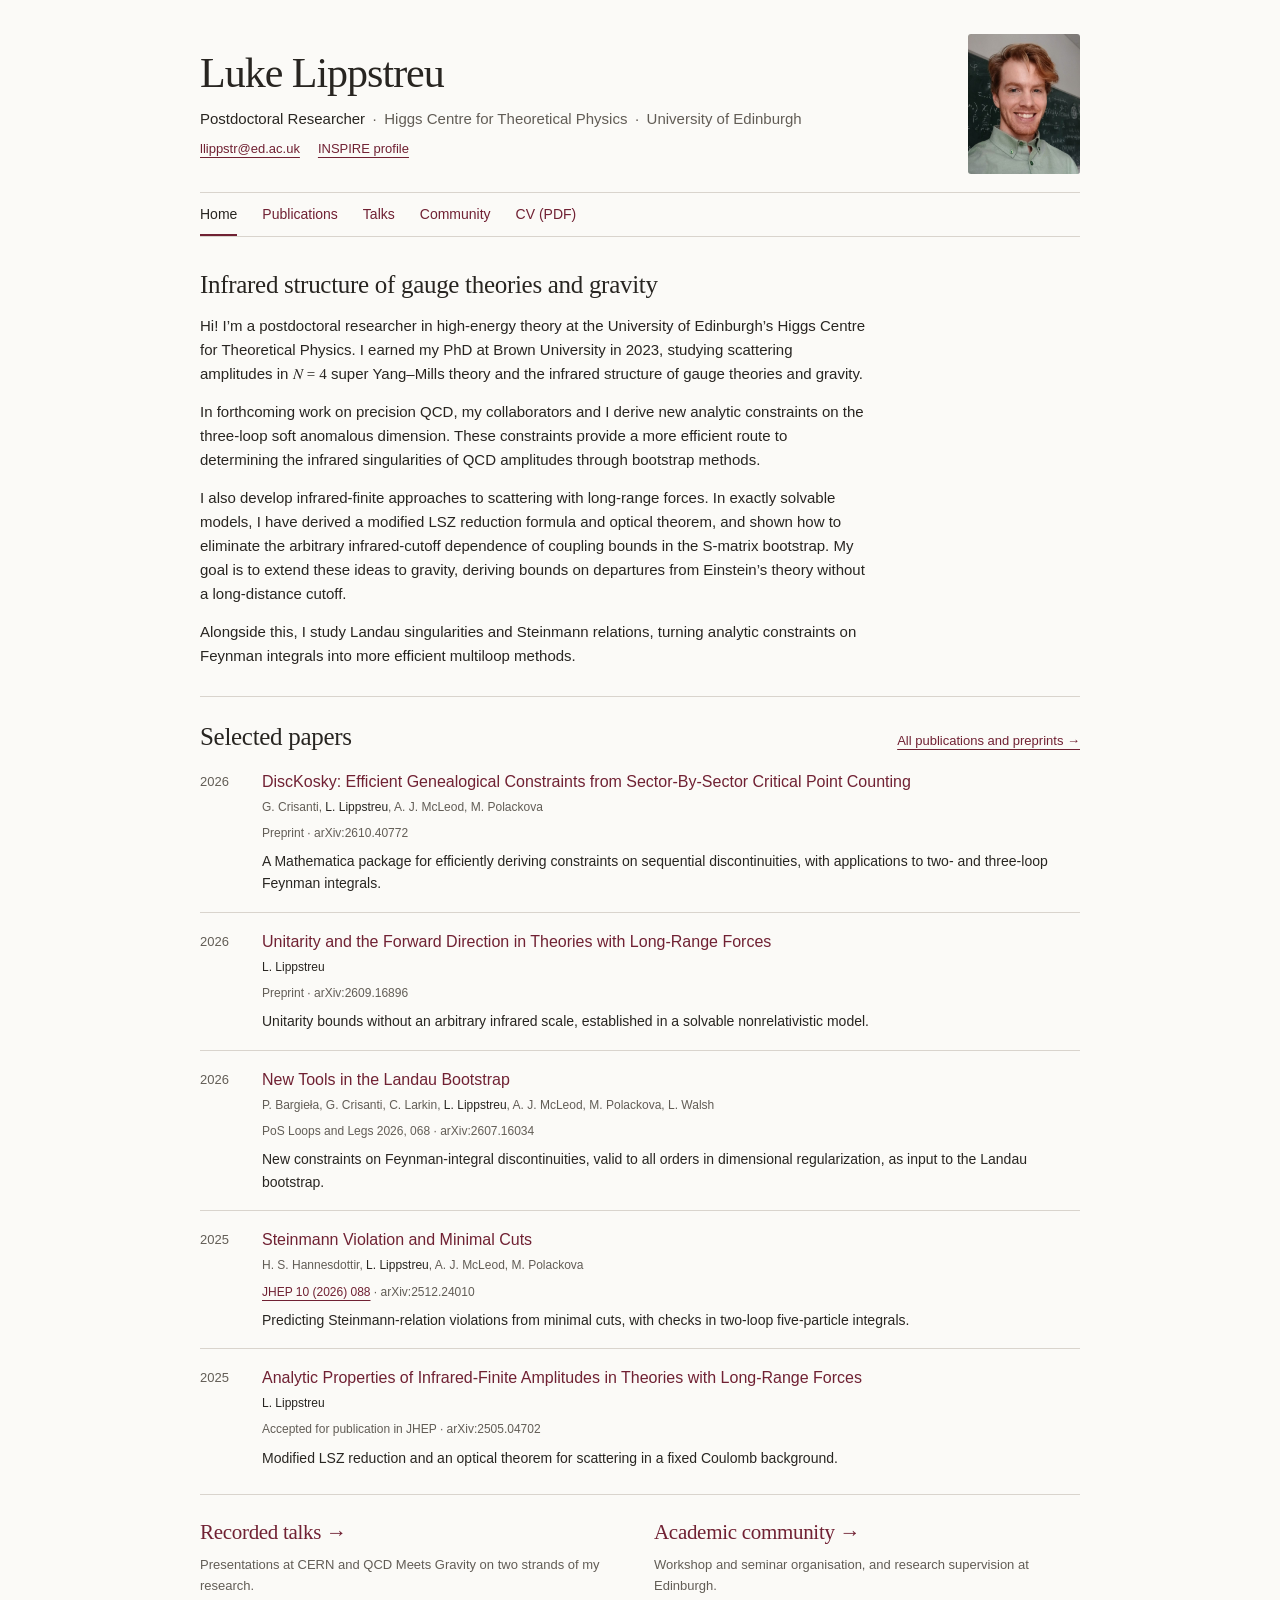
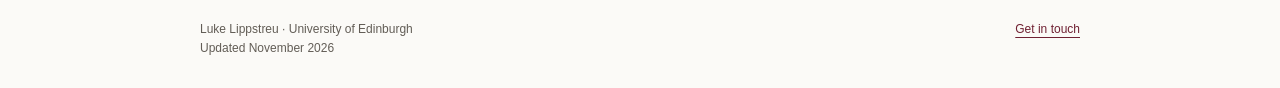
==== commit a32d0611: "Feature position and affiliation in site header" ====
--- a/index.html
+++ b/index.html
@@ -12,43 +12,41 @@
   <meta property="og:title" content="Luke Lippstreu | Theoretical Physics">
   <meta property="og:description" content="Luke Lippstreu, theoretical physicist at the Higgs Centre, University of Edinburgh. Research on scattering amplitudes, long-range forces and the analytic structure of Feynman integrals.">
   <title>Luke Lippstreu | Theoretical Physics</title>
-  <link rel="stylesheet" href="styles.css">
+  <link rel="stylesheet" href="styles.css?v=profile">
 </head>
 <body>
 <a class="skip-link" href="#main">Skip to content</a>
 <div id="luke-site" aria-label="Luke Lippstreu">
   <div class="luke-inner">
     <header class="luke-header">
-      <a class="luke-brand" href="index.html">Luke Lippstreu</a>
+      <div class="luke-profile">
+        <div>
+          <a class="luke-brand" href="index.html">Luke Lippstreu</a>
+          <p class="luke-byline"><span>Postdoctoral Researcher</span><span>Higgs Centre for Theoretical Physics</span><span>University of Edinburgh</span></p>
+          <div class="luke-contact">
+            <a href="mailto:llippstr@ed.ac.uk">llippstr@ed.ac.uk</a>
+            <a href="https://inspirehep.net/authors/1744394" target="_blank" rel="noopener noreferrer">INSPIRE profile</a>
+          </div>
+        </div>
+        <figure class="luke-portrait">
+          <img src="luke-lippstreu.jpeg" alt="Luke Lippstreu smiling in front of a chalkboard" width="960" height="1280">
+        </figure>
+      </div>
       <nav aria-label="Main navigation">
         <a href="index.html" aria-current="page">Home</a>
         <a href="publications.html">Publications</a>
         <a href="talks.html">Talks</a>
         <a href="community.html">Community</a>
         <a href="luke-lippstreu-cv.pdf">CV (PDF)</a>
-        <a href="mailto:llippstr@ed.ac.uk">Contact</a>
       </nav>
     </header>
     <main id="main">
       <section class="luke-introduction" id="luke-research" aria-labelledby="luke-research-title">
-        <div>
-          <p class="luke-kicker">Theoretical physics</p>
-          <h1 id="luke-research-title" class="luke-research-heading">Infrared structure of gauge theories and gravity</h1>
-          <p class="luke-intro-copy">Hi! I’m a postdoctoral researcher in high-energy theory at the University of Edinburgh’s Higgs Centre for Theoretical Physics. I earned my PhD at Brown University in 2023, studying scattering amplitudes in <math aria-label="N equals four"><mi mathvariant="script">N</mi><mo>=</mo><mn>4</mn></math> super Yang–Mills theory and the infrared structure of gauge theories and gravity.</p>
-          <p class="luke-intro-copy">In forthcoming work on precision QCD, my collaborators and I derive new analytic constraints on the three-loop soft anomalous dimension. These constraints provide a more efficient route to determining the infrared singularities of QCD amplitudes through bootstrap methods.</p>
-          <p class="luke-intro-copy">I also develop infrared-finite approaches to scattering with long-range forces. In exactly solvable models, I have derived a modified LSZ reduction formula and optical theorem, and shown how to eliminate the arbitrary infrared-cutoff dependence of coupling bounds in the S-matrix bootstrap. My goal is to extend these ideas to gravity, deriving bounds on departures from Einstein’s theory without a long-distance cutoff.</p>
-          <p class="luke-intro-copy">Alongside this, I study Landau singularities and Steinmann relations, turning analytic constraints on Feynman integrals into more efficient multiloop methods.</p>
-        <div class="luke-affiliation" aria-label="Affiliation and contact">
-          <p><span class="luke-role">Postdoctoral Researcher</span><br><span class="luke-muted">Higgs Centre · University of Edinburgh</span></p>
-          <div class="luke-contact">
-            <a href="mailto:llippstr@ed.ac.uk">llippstr@ed.ac.uk</a>
-            <a href="https://inspirehep.net/authors/1744394" target="_blank" rel="noopener noreferrer">INSPIRE profile</a>
-          </div>
-        </div>
-        </div>
-        <figure class="luke-portrait">
-          <img src="luke-lippstreu.jpeg" alt="Luke Lippstreu smiling in front of a chalkboard" width="960" height="1280">
-        </figure>
+        <h1 id="luke-research-title" class="luke-research-heading">Infrared structure of gauge theories and gravity</h1>
+        <p class="luke-intro-copy">Hi! I’m a postdoctoral researcher in high-energy theory at the University of Edinburgh’s Higgs Centre for Theoretical Physics. I earned my PhD at Brown University in 2023, studying scattering amplitudes in <math aria-label="N equals four"><mi mathvariant="script">N</mi><mo>=</mo><mn>4</mn></math> super Yang–Mills theory and the infrared structure of gauge theories and gravity.</p>
+        <p class="luke-intro-copy">In forthcoming work on precision QCD, my collaborators and I derive new analytic constraints on the three-loop soft anomalous dimension. These constraints provide a more efficient route to determining the infrared singularities of QCD amplitudes through bootstrap methods.</p>
+        <p class="luke-intro-copy">I also develop infrared-finite approaches to scattering with long-range forces. In exactly solvable models, I have derived a modified LSZ reduction formula and optical theorem, and shown how to eliminate the arbitrary infrared-cutoff dependence of coupling bounds in the S-matrix bootstrap. My goal is to extend these ideas to gravity, deriving bounds on departures from Einstein’s theory without a long-distance cutoff.</p>
+        <p class="luke-intro-copy">Alongside this, I study Landau singularities and Steinmann relations, turning analytic constraints on Feynman integrals into more efficient multiloop methods.</p>
       </section>
       <section class="luke-selected-papers" id="luke-papers" aria-labelledby="luke-selected-title">
         <div class="luke-page-heading">
--- a/styles.css
+++ b/styles.css
@@ -33,17 +33,19 @@
     }
     #luke-site a:hover { text-decoration-thickness: 2px; }
     #luke-site .luke-header {
-      display: flex;
-      align-items: baseline;
-      justify-content: space-between;
-      flex-wrap: wrap;
-      gap: 14px 28px;
-      padding-bottom: 20px;
       border-bottom: 1px solid var(--luke-rule);
     }
+    #luke-site .luke-profile {
+      display: grid;
+      grid-template-columns: minmax(0, 1fr) auto;
+      gap: 24px;
+      align-items: center;
+      padding-bottom: 18px;
+    }
     #luke-site .luke-brand {
+      display: inline-block;
       font-family: var(--luke-heading);
-      font-size: 39px;
+      font-size: 42px;
       font-weight: 400;
       line-height: 1.2;
       letter-spacing: -1px;
@@ -51,10 +53,14 @@
       margin: 0;
       text-decoration: none;
     }
-    #luke-site nav { display: flex; gap: 24px; flex-wrap: wrap; }
-    #luke-site nav a { font-size: 13px; text-decoration: none; }
+    #luke-site .luke-byline { display: flex; flex-wrap: wrap; gap: 2px 0; margin: 8px 0; font-size: 15px; color: var(--luke-secondary); }
+    #luke-site .luke-byline span:first-child { font-weight: 500; color: var(--luke-ink); }
+    #luke-site .luke-byline span + span::before { content: '·' / ''; padding: 0 .5em; }
+    #luke-site .luke-contact { display: flex; flex-wrap: wrap; align-items: center; gap: 4px 18px; font-size: 13px; }
+    #luke-site nav { display: flex; gap: 0 25px; flex-wrap: wrap; border-top: 1px solid var(--luke-rule); }
+    #luke-site nav a { display: inline-flex; align-items: center; min-height: 43px; font-size: 14px; text-decoration: none; }
     #luke-site nav a:hover { text-decoration: underline; }
-    #luke-site nav a[aria-current="page"] { text-decoration: underline; text-decoration-thickness: 2px; }
+    #luke-site nav a[aria-current="page"] { color: var(--luke-ink); box-shadow: inset 0 -2px var(--luke-accent); }
     #luke-site a:focus-visible,
     #luke-site summary:focus-visible { outline: 2px solid var(--luke-accent); outline-offset: 5px; }
     #luke-site .luke-page { padding-top: 32px; min-height: 60vh; }
@@ -63,18 +69,7 @@
     #luke-site .luke-page h1 { font: 400 30px/1.25 var(--luke-heading); letter-spacing: -.3px; margin: 0; }
     #luke-site .luke-page-intro { color: var(--luke-secondary); font-size: 14px; margin: 12px 0 8px; }
     #luke-site .luke-introduction {
-      display: grid;
-      grid-template-columns: minmax(0, 1fr) 200px;
-      gap: 44px;
       padding: 32px 0 28px;
-    }
-    #luke-site .luke-kicker {
-      color: var(--luke-accent);
-      font-size: 12px;
-      letter-spacing: .06em;
-      text-transform: uppercase;
-      margin: 0 0 10px;
-      font-weight: 500;
     }
     #luke-site h2,
     #luke-site .luke-research-heading {
@@ -86,13 +81,8 @@
       letter-spacing: -.3px;
       margin: 0;
     }
-    #luke-site .luke-intro-copy { margin: 14px 0 0; }
-    #luke-site .luke-affiliation { margin-top: 18px; font-size: 14px; }
-    #luke-site .luke-affiliation p { margin: 0 0 8px; }
-    #luke-site .luke-role { font-weight: 500; }
-    #luke-site .luke-muted { color: var(--luke-secondary); }
-    #luke-site .luke-contact { display: flex; flex-wrap: wrap; align-items: baseline; gap: 6px 20px; }
-    #luke-site .luke-portrait { position: relative; width: 200px; max-width: 100%; aspect-ratio: 4 / 5; overflow: hidden; border-radius: 3px; margin: 0; }
+    #luke-site .luke-intro-copy { margin: 14px 0 0; max-width: 80ch; }
+    #luke-site .luke-portrait { position: relative; width: 112px; aspect-ratio: 4 / 5; overflow: hidden; border-radius: 3px; margin: 0; }
     #luke-site .luke-portrait img { position: absolute; display: block; width: 126.3158%; max-width: none; height: auto; left: -5.2632%; top: -15.7895%; }
     #luke-site .luke-selected-papers { border-top: 1px solid var(--luke-rule); padding: 24px 0 8px; }
     #luke-site .luke-home-links { display: grid; grid-template-columns: repeat(2, minmax(0, 1fr)); gap: 28px; border-top: 1px solid var(--luke-rule); padding-top: 24px; }
@@ -159,20 +149,24 @@
     }
     @media (max-width: 700px) {
       #luke-site { padding: 25px 28px; }
-      #luke-site .luke-introduction { grid-template-columns: 1fr; gap: 23px; padding-top: 26px; }
-      #luke-site .luke-portrait { width: 144px; grid-row: 1; }
+      #luke-site .luke-profile { gap: 16px; align-items: start; }
+      #luke-site .luke-byline { display: grid; gap: 1px; line-height: 1.4; font-size: 14px; }
+      #luke-site .luke-byline span + span::before { content: none; }
+      #luke-site .luke-portrait { width: clamp(68px, 18vw, 100px); }
+      #luke-site .luke-introduction { padding-top: 26px; }
+      #luke-site nav { column-gap: clamp(12px, 3.2vw, 22px); }
       #luke-site .luke-community-grid { grid-template-columns: 1fr; gap: 26px; }
       #luke-site .luke-home-links { grid-template-columns: 1fr; gap: 24px; }
     }
     @media (max-width: 420px) {
       #luke-site { padding: 23px 20px; }
-      #luke-site .luke-brand { font-size: 34px; }
+      #luke-site .luke-brand { font-size: clamp(28px, 8vw, 34px); }
       #luke-site h2,
       #luke-site .luke-research-heading { font-size: 23px; }
       #luke-site .luke-page h1 { font-size: 27px; }
-      #luke-site nav { gap: 24px; }
+      #luke-site nav a { font-size: 13px; }
       #luke-site .luke-papers li { grid-template-columns: 1fr; gap: 4px; }
-      #luke-site .luke-contact { gap: 9px; }
+      #luke-site .luke-contact { gap: 0 12px; }
     }
     @media (pointer: coarse) {
       #luke-site nav a,
